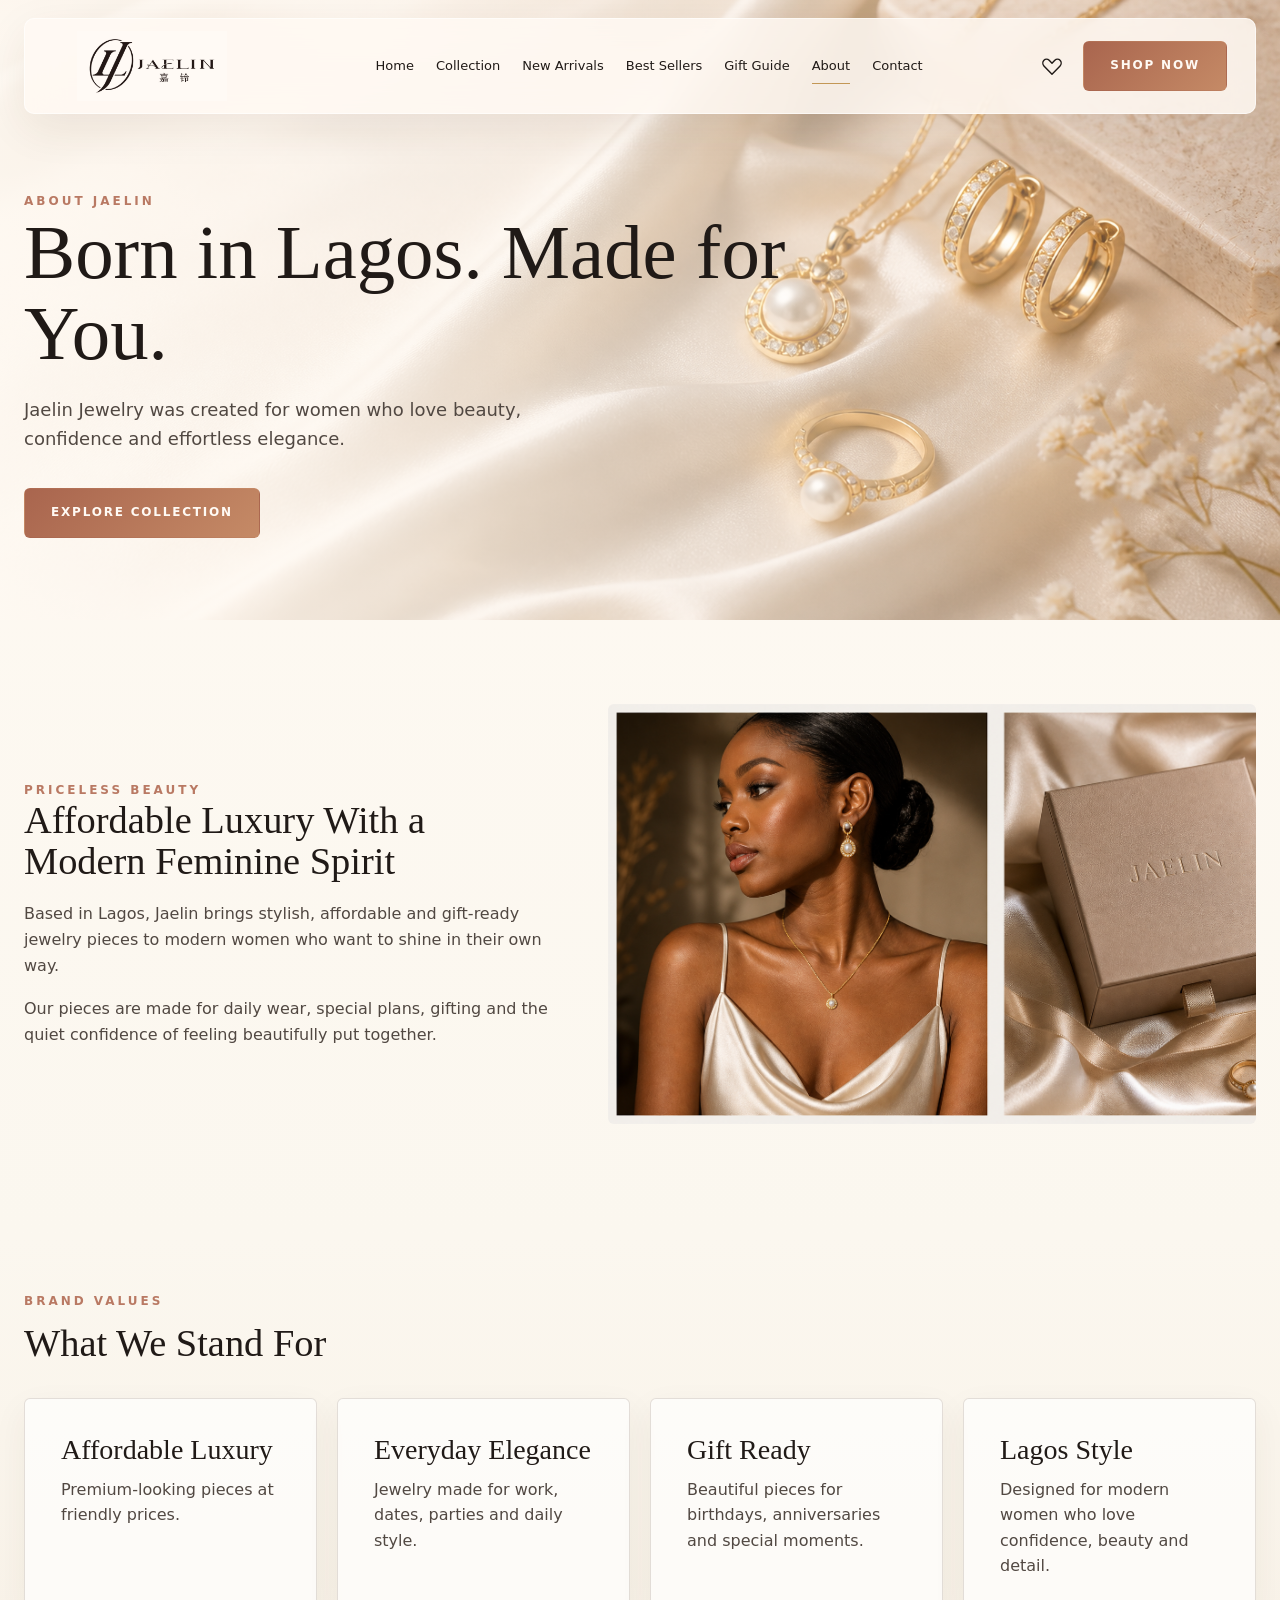
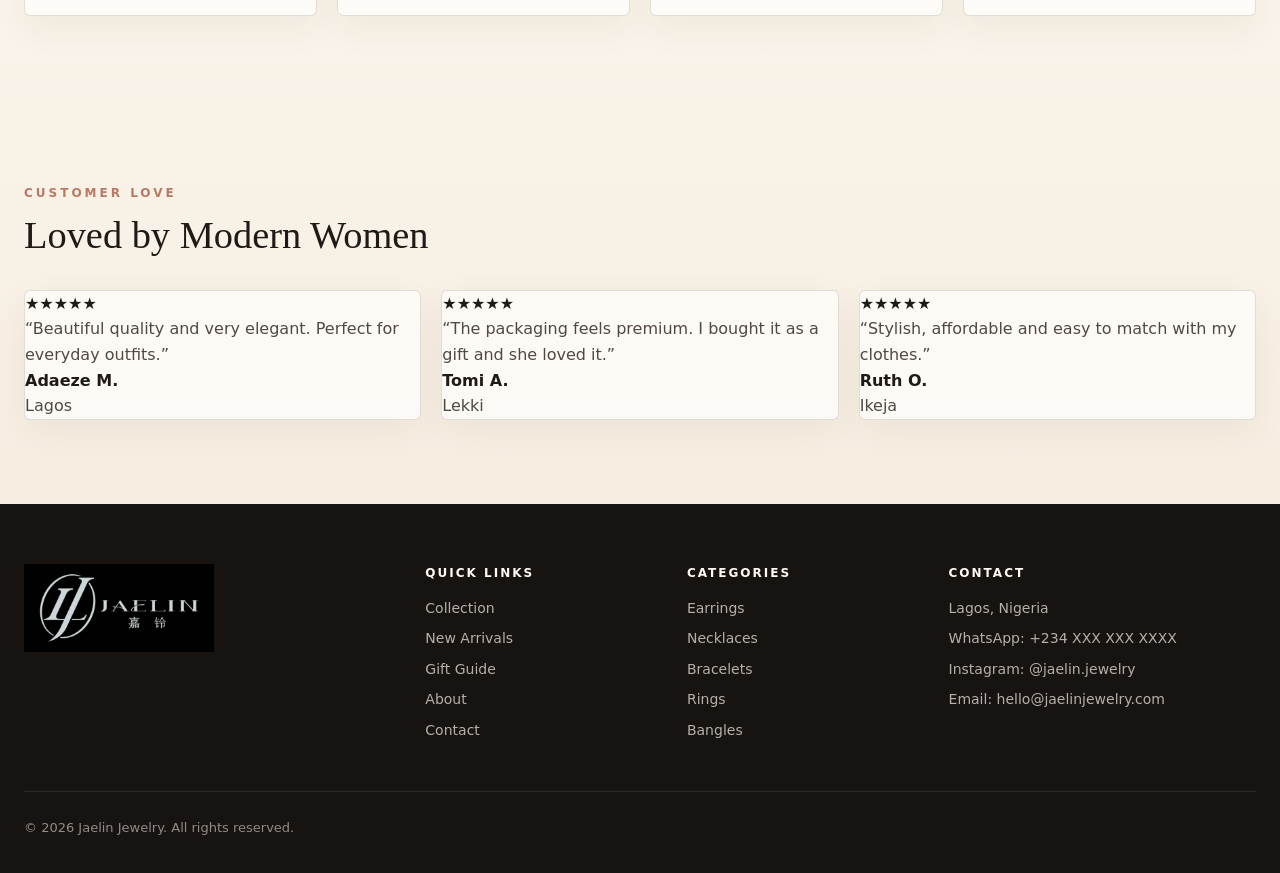
==== about.html @ 7a5c767e "Extract Jaelin Jewelry static site" ====
<!doctype html>
<html lang="en">
<head>
  <meta charset="utf-8">
  <meta name="viewport" content="width=device-width, initial-scale=1">
  <title>About | Jaelin Jewelry</title>
  <meta name="description" content="Learn about Jaelin Jewelry, a Lagos-based affordable luxury jewelry brand for modern women.">
  <link rel="stylesheet" href="site-pages.css">
</head>
<body>
  <header class="site-header"><div class="container"><div class="nav-shell"><a class="brand" href="index.html#home"><img src="assets/jaelin-logo.jpg" alt="Jaelin Jewelry logo"></a><nav class="desktop-nav"><a href="index.html#home">Home</a><a href="collection.html">Collection</a><a href="new-arrivals.html">New Arrivals</a><a href="collection.html#best-sellers">Best Sellers</a><a href="gift-guide.html">Gift Guide</a><a class="active" href="about.html">About</a><a href="contact.html">Contact</a></nav><div class="nav-actions"><button class="icon-btn" data-wishlist aria-label="Wishlist"><svg class="icon" viewBox="0 0 24 24"><path d="M20.8 5.8c-1.5-1.7-4.1-1.7-5.7 0L12 9l-3.1-3.2c-1.6-1.7-4.2-1.7-5.7 0-1.6 1.7-1.6 4.4 0 6.1L12 21l8.8-9.1c1.6-1.7 1.6-4.4 0-6.1z"></path></svg></button><a class="btn btn-primary" href="contact.html">Shop Now</a><button class="icon-btn hamburger" data-menu-toggle aria-label="Open menu"><svg class="icon" viewBox="0 0 24 24"><path d="M4 7h16M4 12h16M4 17h16"></path></svg></button></div></div></div></header>
  <nav class="mobile-menu" data-mobile-menu><a href="index.html#home">Home</a><a href="collection.html">Collection</a><a href="new-arrivals.html">New Arrivals</a><a href="gift-guide.html">Gift Guide</a><a href="about.html">About</a><a href="contact.html">Contact</a></nav>
  <main>
    <section class="page-hero"><div class="container"><div class="eyebrow">About Jaelin</div><h1>Born in Lagos. Made for You.</h1><p>Jaelin Jewelry was created for women who love beauty, confidence and effortless elegance.</p><a class="btn btn-primary" href="collection.html">Explore Collection</a></div></section>
    <section class="section"><div class="container"><div class="split"><div><div class="eyebrow">Priceless Beauty</div><h2>Affordable Luxury With a Modern Feminine Spirit</h2><p style="margin:20px 0 18px;">Based in Lagos, Jaelin brings stylish, affordable and gift-ready jewelry pieces to modern women who want to shine in their own way.</p><p>Our pieces are made for daily wear, special plans, gifting and the quiet confidence of feeling beautifully put together.</p></div><div class="story-media" style="background-position:left center;"></div></div></div></section>
    <section class="section"><div class="container"><div class="section-head"><div><div class="eyebrow">Brand Values</div><h2>What We Stand For</h2></div></div><div class="grid-4"><article class="panel"><h3>Affordable Luxury</h3><p>Premium-looking pieces at friendly prices.</p></article><article class="panel"><h3>Everyday Elegance</h3><p>Jewelry made for work, dates, parties and daily style.</p></article><article class="panel"><h3>Gift Ready</h3><p>Beautiful pieces for birthdays, anniversaries and special moments.</p></article><article class="panel"><h3>Lagos Style</h3><p>Designed for modern women who love confidence, beauty and detail.</p></article></div></div></section>
    <section class="section"><div class="container"><div class="section-head"><div><div class="eyebrow">Customer Love</div><h2>Loved by Modern Women</h2></div></div><div class="grid-3"><article class="quote"><strong>★★★★★</strong><p>“Beautiful quality and very elegant. Perfect for everyday outfits.”</p><strong>Adaeze M.</strong><p>Lagos</p></article><article class="quote"><strong>★★★★★</strong><p>“The packaging feels premium. I bought it as a gift and she loved it.”</p><strong>Tomi A.</strong><p>Lekki</p></article><article class="quote"><strong>★★★★★</strong><p>“Stylish, affordable and easy to match with my clothes.”</p><strong>Ruth O.</strong><p>Ikeja</p></article></div></div></section>
  </main>
  <footer class="site-footer"><div class="container"><div class="footer-grid"><div class="footer-logo"><img src="assets/jaelin-logo.jpg" alt="Jaelin Jewelry logo"></div><div class="footer-col"><h4>Quick Links</h4><a href="collection.html">Collection</a><a href="new-arrivals.html">New Arrivals</a><a href="gift-guide.html">Gift Guide</a><a href="about.html">About</a><a href="contact.html">Contact</a></div><div class="footer-col"><h4>Categories</h4><a href="collection.html#earrings">Earrings</a><a href="collection.html#necklaces">Necklaces</a><a href="collection.html#bracelets">Bracelets</a><a href="collection.html#rings">Rings</a><a href="collection.html#bangles">Bangles</a></div><div class="footer-col"><h4>Contact</h4><p>Lagos, Nigeria</p><p>WhatsApp: +234 XXX XXX XXXX</p><p>Instagram: @jaelin.jewelry</p><p>Email: hello@jaelinjewelry.com</p></div></div><div class="copyright">© 2026 Jaelin Jewelry. All rights reserved.</div></div></footer><div class="toast" data-toast>Added to wishlist</div><script src="site-pages.js"></script>
</body>
</html>
---- site-pages.css ----
:root {
  --ivory: #fbf7ef;
  --cream: #f4eadc;
  --champagne: #c39755;
  --rose: #b97963;
  --cocoa: #3b2b24;
  --espresso: #201a17;
  --clay: #a86650;
  --line: rgba(86, 61, 47, .16);
  --shadow: 0 22px 60px rgba(64, 42, 30, .13);
  --radius: 6px;
  --serif: Georgia, "Times New Roman", serif;
  --sans: Inter, ui-sans-serif, system-ui, -apple-system, BlinkMacSystemFont, "Segoe UI", sans-serif;
}

* { box-sizing: border-box; }
html { scroll-behavior: smooth; }
body {
  margin: 0;
  overflow-x: hidden;
  color: var(--espresso);
  background:
    radial-gradient(circle at 18% 4%, rgba(211, 180, 128, .18), transparent 26rem),
    linear-gradient(180deg, #fffaf3 0%, #fbf7ef 50%, #f5eadc 100%);
  font-family: var(--sans);
  line-height: 1.6;
}
img { display: block; max-width: 100%; }
a { color: inherit; text-decoration: none; }
button, input, textarea { font: inherit; }
button { cursor: pointer; }
.container { width: min(1240px, calc(100% - 48px)); margin: 0 auto; }
.eyebrow { color: var(--rose); font-size: 12px; letter-spacing: 3px; text-transform: uppercase; font-weight: 800; }
h1, h2, h3 { margin: 0; font-family: var(--serif); font-weight: 400; line-height: 1.06; letter-spacing: 0; }
h1 { font-size: clamp(48px, 6vw, 86px); max-width: 780px; }
h2 { font-size: clamp(34px, 3vw, 54px); }
h3 { font-size: 28px; }
p { margin: 0; color: #514842; }

.btn {
  display: inline-flex;
  align-items: center;
  justify-content: center;
  min-height: 50px;
  padding: 0 26px;
  border: 1px solid rgba(154, 91, 67, .34);
  border-radius: var(--radius);
  background: rgba(255, 252, 247, .72);
  color: var(--clay);
  font-size: 12px;
  font-weight: 800;
  letter-spacing: 1.8px;
  text-transform: uppercase;
  transition: transform .25s ease, border-color .25s ease, color .25s ease, background .25s ease;
}
.btn:hover { transform: translateY(-2px); border-color: rgba(195,151,85,.66); color: var(--espresso); }
.btn-primary { background: linear-gradient(135deg, #a9654e, #c58a66); color: #fffaf4; border-color: transparent; }

.site-header { position: fixed; z-index: 50; top: 18px; left: 0; width: 100%; }
.nav-shell {
  height: 96px;
  display: flex;
  align-items: center;
  gap: 24px;
  padding: 0 28px;
  border: 1px solid rgba(255,255,255,.58);
  border-radius: 10px;
  background: rgba(255, 250, 243, .84);
  backdrop-filter: blur(18px);
  box-shadow: 0 14px 45px rgba(71, 45, 31, .08);
}
.brand { width: 212px; flex: 0 0 auto; display: flex; align-items: center; }
.brand img { width: 198px; max-height: 70px; object-fit: contain; mix-blend-mode: multiply; }
.desktop-nav { flex: 1; display: flex; justify-content: center; gap: 22px; font-size: 13px; white-space: nowrap; }
.desktop-nav a { position: relative; padding: 10px 0; }
.desktop-nav a::after { content: ""; position: absolute; left: 0; bottom: 2px; width: 100%; height: 1px; transform: scaleX(0); transform-origin: right; background: var(--champagne); transition: transform .25s ease; }
.desktop-nav a:hover::after, .desktop-nav a.active::after { transform: scaleX(1); transform-origin: left; }
.nav-actions { display: flex; align-items: center; gap: 12px; }
.icon-btn { width: 38px; height: 38px; border: 0; border-radius: 999px; background: transparent; display: inline-grid; place-items: center; color: var(--espresso); }
.icon { width: 22px; height: 22px; stroke: currentColor; stroke-width: 1.55; fill: none; stroke-linecap: round; stroke-linejoin: round; }
.hamburger { display: none; }
.mobile-menu { display: none; position: fixed; z-index: 49; inset: 0 0 auto 0; padding: 126px 28px 28px; background: rgba(255,250,243,.96); backdrop-filter: blur(20px); transform: translateY(-105%); transition: transform .32s ease; box-shadow: var(--shadow); }
.mobile-menu.open { transform: translateY(0); }
.mobile-menu a { display: block; padding: 16px 0; border-bottom: 1px solid var(--line); }

.page-hero {
  min-height: 620px;
  display: grid;
  align-items: end;
  padding: 162px 0 82px;
  background-image:
    linear-gradient(90deg, rgba(255,250,243,.92), rgba(255,250,243,.64) 42%, rgba(255,250,243,.08)),
    url("assets/hero-jewelry.png");
  background-size: cover;
  background-position: center;
}
.page-hero p { max-width: 560px; margin: 22px 0 34px; font-size: 18px; }
.section { padding: 84px 0; }
.section-head { display: flex; justify-content: space-between; align-items: end; gap: 24px; margin-bottom: 34px; }
.section-head .eyebrow { margin-bottom: 12px; }
.grid-5 { display: grid; grid-template-columns: repeat(5, 1fr); gap: 12px; }
.grid-4 { display: grid; grid-template-columns: repeat(4, 1fr); gap: 20px; }
.grid-3 { display: grid; grid-template-columns: repeat(3, 1fr); gap: 20px; }
.split { display: grid; grid-template-columns: .9fr 1.1fr; gap: 54px; align-items: center; }

.category-card, .product-card, .panel, .quote {
  border: 1px solid var(--line);
  border-radius: var(--radius);
  background: rgba(255,255,255,.66);
  box-shadow: 0 12px 35px rgba(68,45,31,.06);
  overflow: hidden;
}
.category-card { min-height: 350px; transition: transform .25s ease, box-shadow .25s ease; }
.category-card:hover, .product-card:hover { transform: translateY(-6px); box-shadow: var(--shadow); }
.category-media { height: 250px; background-image: url("assets/category-sheet.png"); background-size: 500% 100%; background-repeat: no-repeat; }
.category-card .copy { padding: 22px; }
.category-card h3 { margin-bottom: 8px; }
.product-card { position: relative; transition: transform .25s ease, box-shadow .25s ease; }
.product-media { height: 310px; background-image: url("assets/product-sheet.png"); background-size: 400% 200%; background-repeat: no-repeat; }
.product-info { padding: 20px; }
.product-info h3 { font-family: var(--sans); font-size: 16px; font-weight: 700; margin-bottom: 4px; }
.price { margin: 8px 0 12px; font-weight: 800; color: var(--espresso); }
.badge { display: inline-flex; margin-bottom: 12px; padding: 6px 10px; border-radius: 4px; background: var(--clay); color: #fffaf4; font-size: 10px; font-weight: 800; letter-spacing: 1px; text-transform: uppercase; }
.card-actions { display: grid; grid-template-columns: 1fr 46px; gap: 10px; }
.heart { width: 46px; border: 1px solid var(--line); border-radius: var(--radius); background: #fffaf4; color: #766258; }
.heart.active { color: #b55952; background: #fff0eb; }

.panel { padding: 36px; }
.panel h3 { margin-bottom: 12px; }
.look-media, .story-media { min-height: 420px; background-size: cover; background-position: center; border-radius: var(--radius); }
.look-media { background-image: url("assets/lookbook-sheet.png"); }
.story-media { background-image: url("assets/story-sheet.png"); }
.gift-list { display: grid; gap: 14px; }
.gift-list .panel { padding: 26px; }
.contact-form { display: grid; gap: 16px; padding: 34px; border-radius: var(--radius); background: rgba(255,255,255,.7); border: 1px solid var(--line); box-shadow: var(--shadow); }
.field { display: grid; gap: 8px; }
.field label { font-size: 12px; letter-spacing: 1.4px; text-transform: uppercase; color: #7b675b; font-weight: 800; }
.field input, .field textarea { width: 100%; border: 1px solid var(--line); border-radius: var(--radius); background: #fffaf4; padding: 15px 16px; outline: 0; }
.field textarea { min-height: 128px; resize: vertical; }
.form-note { min-height: 24px; color: var(--clay); font-weight: 700; }

.site-footer { padding: 60px 0 34px; background: #171311; color: rgba(255,250,244,.78); }
.footer-grid { display: grid; grid-template-columns: 1.3fr .8fr .8fr 1.1fr; gap: 38px; padding-bottom: 42px; border-bottom: 1px solid rgba(255,255,255,.1); }
.footer-logo img { width: 190px; filter: invert(1); opacity: .92; }
.footer-col h4 { color: #fffaf4; margin: 0 0 14px; font-size: 12px; letter-spacing: 2px; text-transform: uppercase; }
.footer-col a, .footer-col p { display: block; margin: 8px 0; color: rgba(255,250,244,.68); font-size: 14px; }
.copyright { padding-top: 26px; font-size: 13px; color: rgba(255,250,244,.52); }
.toast { position: fixed; z-index: 100; left: 50%; bottom: 28px; transform: translate(-50%, 16px); opacity: 0; pointer-events: none; padding: 15px 20px; border-radius: 999px; background: rgba(32,26,23,.94); color: #fffaf4; box-shadow: var(--shadow); transition: opacity .25s ease, transform .25s ease; }
.toast.show { opacity: 1; transform: translate(-50%, 0); }

@media (max-width: 1040px) {
  .desktop-nav { display: none; }
  .hamburger, .mobile-menu { display: block; }
  .nav-shell { height: 82px; justify-content: space-between; }
  .brand img { width: 164px; max-height: 60px; }
  .nav-actions .icon-btn:not(.hamburger), .nav-actions .btn { display: none; }
  .grid-5, .grid-4 { grid-template-columns: repeat(2, 1fr); }
  .split, .footer-grid { grid-template-columns: 1fr; }
}

@media (max-width: 680px) {
  .container { width: min(100% - 32px, 540px); }
  .site-header { top: 12px; }
  .nav-shell { height: 74px; padding: 0 16px; }
  .brand img { width: 136px; max-height: 52px; }
  .page-hero { min-height: 560px; padding: 118px 0 58px; background-image: linear-gradient(180deg, rgba(255,250,243,.94), rgba(255,250,243,.78) 52%, rgba(255,250,243,.18)), url("assets/hero-jewelry.png"); background-position: 62% top; }
  .page-hero p { font-size: 16px; }
  .section { padding: 62px 0; }
  .section-head { flex-direction: column; align-items: start; }
  .grid-5, .grid-4, .grid-3 { grid-template-columns: 1fr; }
  .category-media, .product-media { height: 280px; }
  .look-media, .story-media { min-height: 340px; }
}
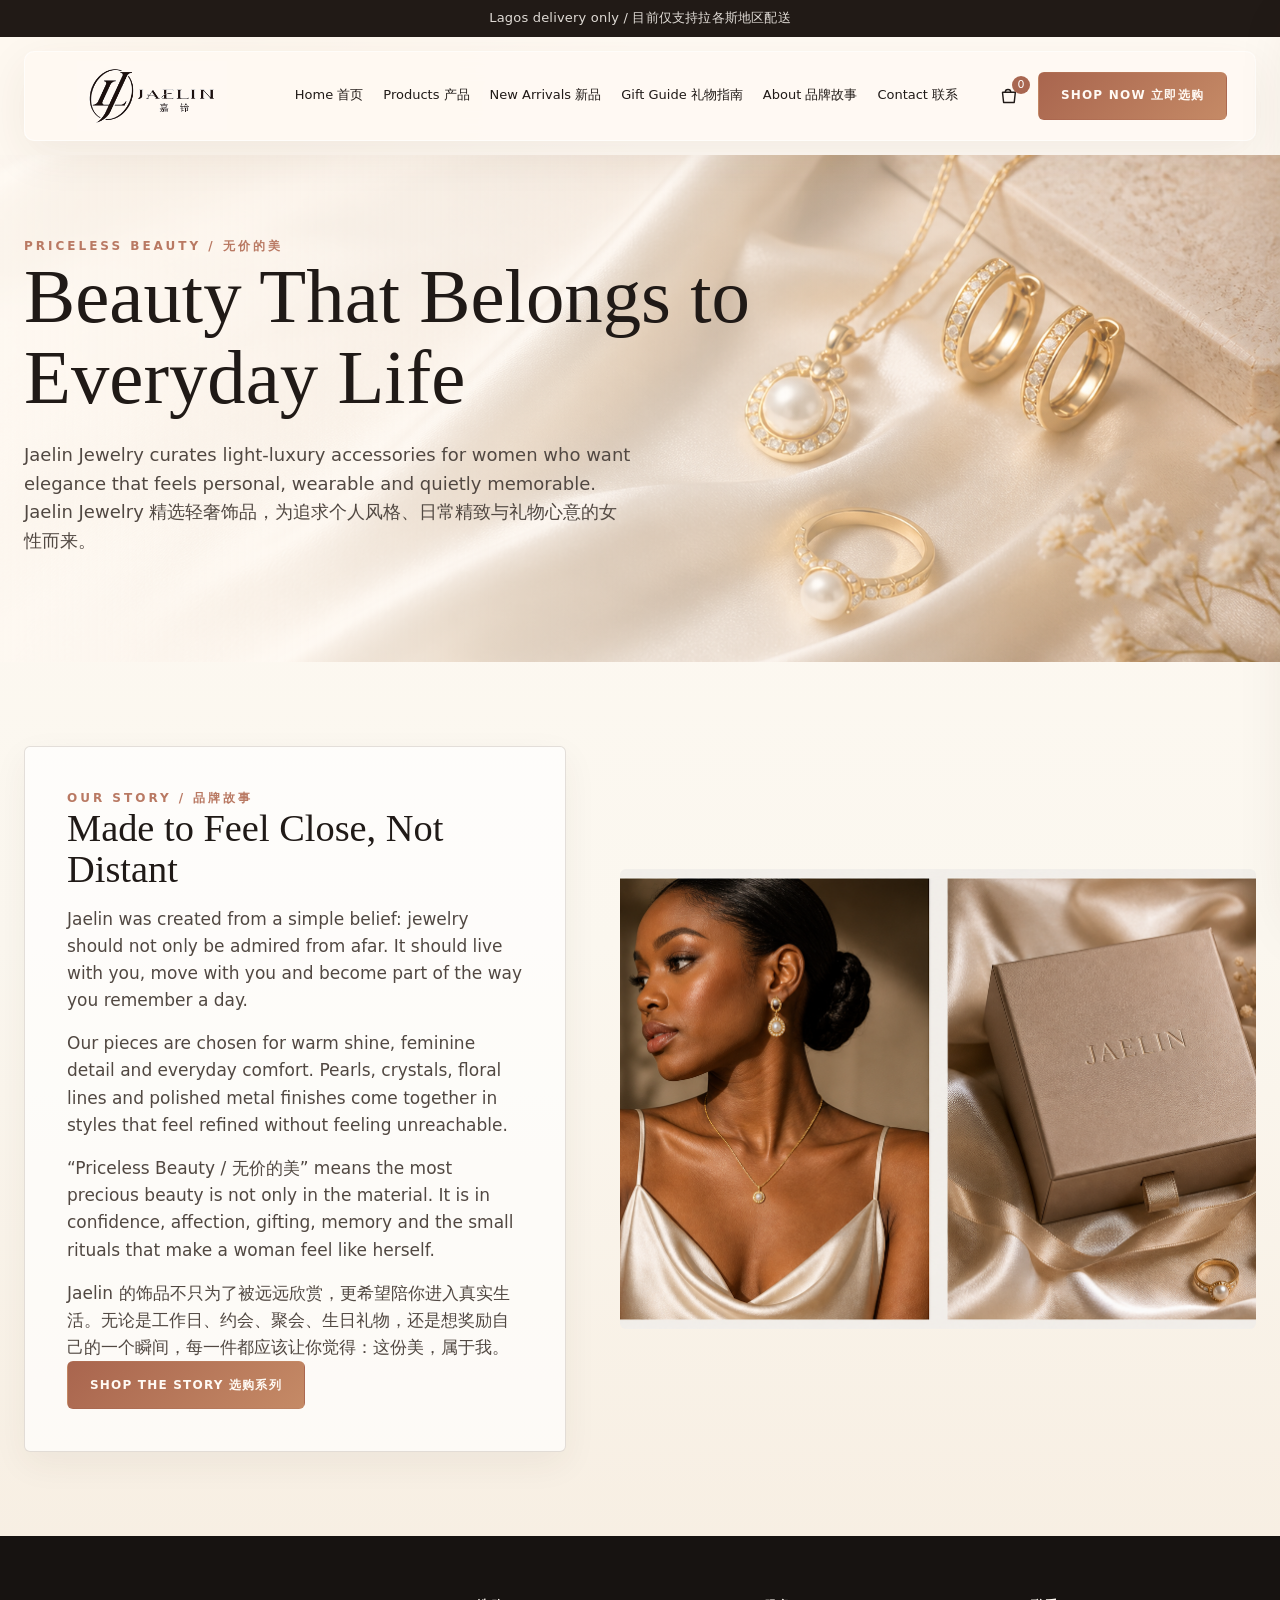
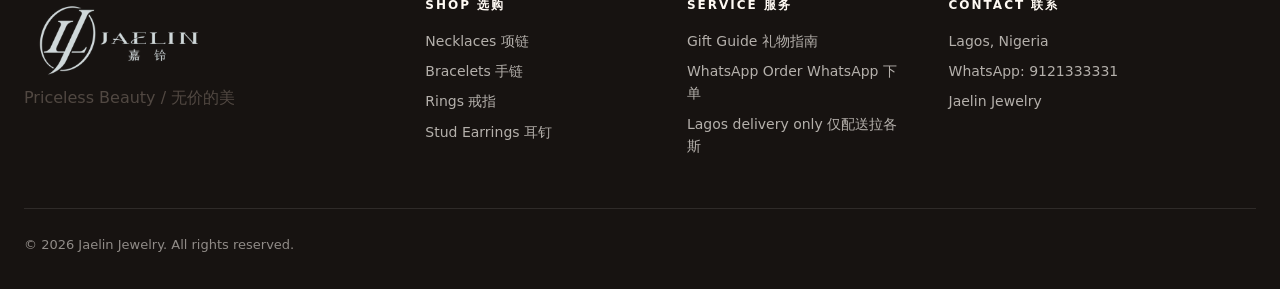
==== commit 7b1ad72e: "Extract Jaelin Jewelry static site" ====
--- a/about.html
+++ b/about.html
@@ -4,18 +4,34 @@
   <meta charset="utf-8">
   <meta name="viewport" content="width=device-width, initial-scale=1">
   <title>About | Jaelin Jewelry</title>
-  <meta name="description" content="Learn about Jaelin Jewelry, a Lagos-based affordable luxury jewelry brand for modern women.">
+  <meta name="description" content="The story of Jaelin Jewelry and Priceless Beauty.">
   <link rel="stylesheet" href="site-pages.css">
 </head>
 <body>
-  <header class="site-header"><div class="container"><div class="nav-shell"><a class="brand" href="index.html#home"><img src="assets/jaelin-logo.jpg" alt="Jaelin Jewelry logo"></a><nav class="desktop-nav"><a href="index.html#home">Home</a><a href="collection.html">Collection</a><a href="new-arrivals.html">New Arrivals</a><a href="collection.html#best-sellers">Best Sellers</a><a href="gift-guide.html">Gift Guide</a><a class="active" href="about.html">About</a><a href="contact.html">Contact</a></nav><div class="nav-actions"><button class="icon-btn" data-wishlist aria-label="Wishlist"><svg class="icon" viewBox="0 0 24 24"><path d="M20.8 5.8c-1.5-1.7-4.1-1.7-5.7 0L12 9l-3.1-3.2c-1.6-1.7-4.2-1.7-5.7 0-1.6 1.7-1.6 4.4 0 6.1L12 21l8.8-9.1c1.6-1.7 1.6-4.4 0-6.1z"></path></svg></button><a class="btn btn-primary" href="contact.html">Shop Now</a><button class="icon-btn hamburger" data-menu-toggle aria-label="Open menu"><svg class="icon" viewBox="0 0 24 24"><path d="M4 7h16M4 12h16M4 17h16"></path></svg></button></div></div></div></header>
-  <nav class="mobile-menu" data-mobile-menu><a href="index.html#home">Home</a><a href="collection.html">Collection</a><a href="new-arrivals.html">New Arrivals</a><a href="gift-guide.html">Gift Guide</a><a href="about.html">About</a><a href="contact.html">Contact</a></nav>
   <main>
-    <section class="page-hero"><div class="container"><div class="eyebrow">About Jaelin</div><h1>Born in Lagos. Made for You.</h1><p>Jaelin Jewelry was created for women who love beauty, confidence and effortless elegance.</p><a class="btn btn-primary" href="collection.html">Explore Collection</a></div></section>
-    <section class="section"><div class="container"><div class="split"><div><div class="eyebrow">Priceless Beauty</div><h2>Affordable Luxury With a Modern Feminine Spirit</h2><p style="margin:20px 0 18px;">Based in Lagos, Jaelin brings stylish, affordable and gift-ready jewelry pieces to modern women who want to shine in their own way.</p><p>Our pieces are made for daily wear, special plans, gifting and the quiet confidence of feeling beautifully put together.</p></div><div class="story-media" style="background-position:left center;"></div></div></div></section>
-    <section class="section"><div class="container"><div class="section-head"><div><div class="eyebrow">Brand Values</div><h2>What We Stand For</h2></div></div><div class="grid-4"><article class="panel"><h3>Affordable Luxury</h3><p>Premium-looking pieces at friendly prices.</p></article><article class="panel"><h3>Everyday Elegance</h3><p>Jewelry made for work, dates, parties and daily style.</p></article><article class="panel"><h3>Gift Ready</h3><p>Beautiful pieces for birthdays, anniversaries and special moments.</p></article><article class="panel"><h3>Lagos Style</h3><p>Designed for modern women who love confidence, beauty and detail.</p></article></div></div></section>
-    <section class="section"><div class="container"><div class="section-head"><div><div class="eyebrow">Customer Love</div><h2>Loved by Modern Women</h2></div></div><div class="grid-3"><article class="quote"><strong>★★★★★</strong><p>“Beautiful quality and very elegant. Perfect for everyday outfits.”</p><strong>Adaeze M.</strong><p>Lagos</p></article><article class="quote"><strong>★★★★★</strong><p>“The packaging feels premium. I bought it as a gift and she loved it.”</p><strong>Tomi A.</strong><p>Lekki</p></article><article class="quote"><strong>★★★★★</strong><p>“Stylish, affordable and easy to match with my clothes.”</p><strong>Ruth O.</strong><p>Ikeja</p></article></div></div></section>
+    <section class="page-hero">
+      <div class="container">
+        <div class="eyebrow">Priceless Beauty / 无价的美</div>
+        <h1>Beauty That Belongs to Everyday Life</h1>
+        <p>Jaelin Jewelry curates light-luxury accessories for women who want elegance that feels personal, wearable and quietly memorable.<br>Jaelin Jewelry 精选轻奢饰品，为追求个人风格、日常精致与礼物心意的女性而来。</p>
+      </div>
+    </section>
+    <section class="section">
+      <div class="container split">
+        <div class="story-panel">
+          <div class="eyebrow">Our Story / 品牌故事</div>
+          <h2>Made to Feel Close, Not Distant</h2>
+          <p>Jaelin was created from a simple belief: jewelry should not only be admired from afar. It should live with you, move with you and become part of the way you remember a day.</p>
+          <p>Our pieces are chosen for warm shine, feminine detail and everyday comfort. Pearls, crystals, floral lines and polished metal finishes come together in styles that feel refined without feeling unreachable.</p>
+          <p>“Priceless Beauty / 无价的美” means the most precious beauty is not only in the material. It is in confidence, affection, gifting, memory and the small rituals that make a woman feel like herself.</p>
+          <p>Jaelin 的饰品不只为了被远远欣赏，更希望陪你进入真实生活。无论是工作日、约会、聚会、生日礼物，还是想奖励自己的一个瞬间，每一件都应该让你觉得：这份美，属于我。</p>
+          <a class="btn btn-primary" href="collection.html">Shop the Story 选购系列</a>
+        </div>
+        <div class="story-media"></div>
+      </div>
+    </section>
   </main>
-  <footer class="site-footer"><div class="container"><div class="footer-grid"><div class="footer-logo"><img src="assets/jaelin-logo.jpg" alt="Jaelin Jewelry logo"></div><div class="footer-col"><h4>Quick Links</h4><a href="collection.html">Collection</a><a href="new-arrivals.html">New Arrivals</a><a href="gift-guide.html">Gift Guide</a><a href="about.html">About</a><a href="contact.html">Contact</a></div><div class="footer-col"><h4>Categories</h4><a href="collection.html#earrings">Earrings</a><a href="collection.html#necklaces">Necklaces</a><a href="collection.html#bracelets">Bracelets</a><a href="collection.html#rings">Rings</a><a href="collection.html#bangles">Bangles</a></div><div class="footer-col"><h4>Contact</h4><p>Lagos, Nigeria</p><p>WhatsApp: +234 XXX XXX XXXX</p><p>Instagram: @jaelin.jewelry</p><p>Email: hello@jaelinjewelry.com</p></div></div><div class="copyright">© 2026 Jaelin Jewelry. All rights reserved.</div></div></footer><div class="toast" data-toast>Added to wishlist</div><script src="site-pages.js"></script>
+  <script src="product-data.js"></script>
+  <script src="site-pages.js"></script>
 </body>
 </html>
--- a/site-pages.css
+++ b/site-pages.css
@@ -1,6 +1,7 @@
 :root {
   --ivory: #fbf7ef;
   --cream: #f4eadc;
+  --silk: #ead8c2;
   --champagne: #c39755;
   --rose: #b97963;
   --cocoa: #3b2b24;
@@ -32,7 +33,7 @@
 .container { width: min(1240px, calc(100% - 48px)); margin: 0 auto; }
 .eyebrow { color: var(--rose); font-size: 12px; letter-spacing: 3px; text-transform: uppercase; font-weight: 800; }
 h1, h2, h3 { margin: 0; font-family: var(--serif); font-weight: 400; line-height: 1.06; letter-spacing: 0; }
-h1 { font-size: clamp(48px, 6vw, 86px); max-width: 780px; }
+h1 { font-size: clamp(46px, 6vw, 92px); max-width: 780px; }
 h2 { font-size: clamp(34px, 3vw, 54px); }
 h3 { font-size: 28px; }
 p { margin: 0; color: #514842; }
@@ -41,24 +42,36 @@
   display: inline-flex;
   align-items: center;
   justify-content: center;
-  min-height: 50px;
-  padding: 0 26px;
+  min-height: 48px;
+  padding: 0 22px;
   border: 1px solid rgba(154, 91, 67, .34);
   border-radius: var(--radius);
   background: rgba(255, 252, 247, .72);
   color: var(--clay);
   font-size: 12px;
   font-weight: 800;
-  letter-spacing: 1.8px;
+  letter-spacing: 1.2px;
   text-transform: uppercase;
   transition: transform .25s ease, border-color .25s ease, color .25s ease, background .25s ease;
 }
 .btn:hover { transform: translateY(-2px); border-color: rgba(195,151,85,.66); color: var(--espresso); }
 .btn-primary { background: linear-gradient(135deg, #a9654e, #c58a66); color: #fffaf4; border-color: transparent; }
-
-.site-header { position: fixed; z-index: 50; top: 18px; left: 0; width: 100%; }
+.btn-dark { background: var(--espresso); color: #fffaf4; border-color: var(--espresso); }
+
+.delivery-bar {
+  position: relative;
+  z-index: 60;
+  padding: 8px 16px;
+  background: #211a16;
+  color: rgba(255,250,244,.86);
+  text-align: center;
+  font-size: 13px;
+  letter-spacing: .2px;
+}
+
+.site-header { position: sticky; z-index: 50; top: 0; padding: 14px 0; background: rgba(255,250,243,.72); backdrop-filter: blur(18px); }
 .nav-shell {
-  height: 96px;
+  min-height: 90px;
   display: flex;
   align-items: center;
   gap: 24px;
@@ -66,82 +79,130 @@
   border: 1px solid rgba(255,255,255,.58);
   border-radius: 10px;
   background: rgba(255, 250, 243, .84);
-  backdrop-filter: blur(18px);
   box-shadow: 0 14px 45px rgba(71, 45, 31, .08);
 }
 .brand { width: 212px; flex: 0 0 auto; display: flex; align-items: center; }
-.brand img { width: 198px; max-height: 70px; object-fit: contain; mix-blend-mode: multiply; }
-.desktop-nav { flex: 1; display: flex; justify-content: center; gap: 22px; font-size: 13px; white-space: nowrap; }
+.brand img {
+  width: 198px;
+  max-height: 70px;
+  object-fit: contain;
+  mix-blend-mode: darken;
+  filter: contrast(1.08);
+}
+.desktop-nav { flex: 1; display: flex; justify-content: center; gap: 20px; font-size: 13px; white-space: nowrap; }
 .desktop-nav a { position: relative; padding: 10px 0; }
 .desktop-nav a::after { content: ""; position: absolute; left: 0; bottom: 2px; width: 100%; height: 1px; transform: scaleX(0); transform-origin: right; background: var(--champagne); transition: transform .25s ease; }
 .desktop-nav a:hover::after, .desktop-nav a.active::after { transform: scaleX(1); transform-origin: left; }
-.nav-actions { display: flex; align-items: center; gap: 12px; }
-.icon-btn { width: 38px; height: 38px; border: 0; border-radius: 999px; background: transparent; display: inline-grid; place-items: center; color: var(--espresso); }
+.nav-actions { display: flex; align-items: center; gap: 10px; }
+.icon-btn { position: relative; width: 40px; height: 40px; border: 0; border-radius: 999px; background: transparent; display: inline-grid; place-items: center; color: var(--espresso); }
 .icon { width: 22px; height: 22px; stroke: currentColor; stroke-width: 1.55; fill: none; stroke-linecap: round; stroke-linejoin: round; }
+.count-badge { position: absolute; top: 0; right: -2px; min-width: 18px; height: 18px; padding: 0 5px; border-radius: 999px; background: var(--clay); color: #fff; font-size: 11px; line-height: 18px; }
 .hamburger { display: none; }
 .mobile-menu { display: none; position: fixed; z-index: 49; inset: 0 0 auto 0; padding: 126px 28px 28px; background: rgba(255,250,243,.96); backdrop-filter: blur(20px); transform: translateY(-105%); transition: transform .32s ease; box-shadow: var(--shadow); }
 .mobile-menu.open { transform: translateY(0); }
 .mobile-menu a { display: block; padding: 16px 0; border-bottom: 1px solid var(--line); }
 
-.page-hero {
-  min-height: 620px;
+.hero {
+  min-height: 720px;
   display: grid;
-  align-items: end;
-  padding: 162px 0 82px;
+  align-items: center;
   background-image:
-    linear-gradient(90deg, rgba(255,250,243,.92), rgba(255,250,243,.64) 42%, rgba(255,250,243,.08)),
+    linear-gradient(90deg, rgba(255,250,243,.9), rgba(255,250,243,.62) 42%, rgba(255,250,243,.12)),
     url("assets/hero-jewelry.png");
   background-size: cover;
   background-position: center;
 }
-.page-hero p { max-width: 560px; margin: 22px 0 34px; font-size: 18px; }
+.hero p, .page-hero p { max-width: 610px; margin: 22px 0 34px; font-size: 18px; }
+.hero-actions { display: flex; flex-wrap: wrap; gap: 14px; }
+.page-hero {
+  min-height: 500px;
+  display: grid;
+  align-items: end;
+  padding: 82px 0 72px;
+  background-image:
+    linear-gradient(90deg, rgba(255,250,243,.92), rgba(255,250,243,.64) 44%, rgba(255,250,243,.1)),
+    url("assets/hero-jewelry.png");
+  background-size: cover;
+  background-position: center;
+}
+
 .section { padding: 84px 0; }
+.section.tight { padding-top: 36px; }
 .section-head { display: flex; justify-content: space-between; align-items: end; gap: 24px; margin-bottom: 34px; }
 .section-head .eyebrow { margin-bottom: 12px; }
-.grid-5 { display: grid; grid-template-columns: repeat(5, 1fr); gap: 12px; }
+.muted { color: #6c5d54; max-width: 680px; }
 .grid-4 { display: grid; grid-template-columns: repeat(4, 1fr); gap: 20px; }
 .grid-3 { display: grid; grid-template-columns: repeat(3, 1fr); gap: 20px; }
-.split { display: grid; grid-template-columns: .9fr 1.1fr; gap: 54px; align-items: center; }
-
-.category-card, .product-card, .panel, .quote {
+.split { display: grid; grid-template-columns: .92fr 1.08fr; gap: 54px; align-items: center; }
+
+.category-tile, .product-card, .panel, .story-panel {
   border: 1px solid var(--line);
   border-radius: var(--radius);
   background: rgba(255,255,255,.66);
   box-shadow: 0 12px 35px rgba(68,45,31,.06);
   overflow: hidden;
 }
-.category-card { min-height: 350px; transition: transform .25s ease, box-shadow .25s ease; }
-.category-card:hover, .product-card:hover { transform: translateY(-6px); box-shadow: var(--shadow); }
-.category-media { height: 250px; background-image: url("assets/category-sheet.png"); background-size: 500% 100%; background-repeat: no-repeat; }
-.category-card .copy { padding: 22px; }
-.category-card h3 { margin-bottom: 8px; }
-.product-card { position: relative; transition: transform .25s ease, box-shadow .25s ease; }
-.product-media { height: 310px; background-image: url("assets/product-sheet.png"); background-size: 400% 200%; background-repeat: no-repeat; }
-.product-info { padding: 20px; }
-.product-info h3 { font-family: var(--sans); font-size: 16px; font-weight: 700; margin-bottom: 4px; }
-.price { margin: 8px 0 12px; font-weight: 800; color: var(--espresso); }
+.category-tile { min-height: 330px; position: relative; display: grid; align-items: end; isolation: isolate; }
+.category-tile::after { content: ""; position: absolute; inset: 0; background: linear-gradient(180deg, transparent 35%, rgba(32,26,23,.62)); z-index: -1; }
+.category-tile img { position: absolute; inset: 0; z-index: -2; width: 100%; height: 100%; object-fit: cover; }
+.category-tile .copy { padding: 24px; color: #fffaf4; }
+.category-tile p, .category-tile h3 { color: #fffaf4; }
+
+.filters { display: flex; flex-wrap: wrap; gap: 10px; margin-bottom: 28px; }
+.filter-btn { border: 1px solid var(--line); border-radius: 999px; padding: 10px 16px; background: rgba(255,255,255,.64); color: var(--cocoa); font-weight: 800; }
+.filter-btn.active { background: var(--espresso); color: #fffaf4; border-color: var(--espresso); }
+
+.product-card { transition: transform .25s ease, box-shadow .25s ease; }
+.product-card:hover { transform: translateY(-6px); box-shadow: var(--shadow); }
+.product-media { display: block; background: #efe2d2; }
+.product-media img { width: 100%; aspect-ratio: 1 / 1.08; object-fit: cover; }
+.product-info { padding: 18px; }
+.product-category { color: var(--rose); font-size: 12px; font-weight: 800; text-transform: uppercase; letter-spacing: 1.4px; margin-bottom: 8px; }
+.product-info h3 { font-family: var(--sans); font-size: 16px; font-weight: 800; margin-bottom: 8px; line-height: 1.35; }
+.product-info h3 span { display: block; font-weight: 600; color: #6a5a50; }
+.product-info p { font-size: 14px; }
+.price { margin: 10px 0 14px; font-weight: 900; color: var(--espresso); font-size: 17px; }
 .badge { display: inline-flex; margin-bottom: 12px; padding: 6px 10px; border-radius: 4px; background: var(--clay); color: #fffaf4; font-size: 10px; font-weight: 800; letter-spacing: 1px; text-transform: uppercase; }
 .card-actions { display: grid; grid-template-columns: 1fr 46px; gap: 10px; }
 .heart { width: 46px; border: 1px solid var(--line); border-radius: var(--radius); background: #fffaf4; color: #766258; }
 .heart.active { color: #b55952; background: #fff0eb; }
 
-.panel { padding: 36px; }
-.panel h3 { margin-bottom: 12px; }
-.look-media, .story-media { min-height: 420px; background-size: cover; background-position: center; border-radius: var(--radius); }
-.look-media { background-image: url("assets/lookbook-sheet.png"); }
-.story-media { background-image: url("assets/story-sheet.png"); }
-.gift-list { display: grid; gap: 14px; }
-.gift-list .panel { padding: 26px; }
+.story-panel { padding: 42px; }
+.story-panel p { margin-top: 16px; font-size: 17px; }
+.story-media { min-height: 460px; background: url("assets/story-sheet.png") center / cover; border-radius: var(--radius); }
+.feature-row { display: grid; grid-template-columns: repeat(4, 1fr); gap: 1px; border: 1px solid var(--line); background: var(--line); }
+.feature { padding: 28px; background: rgba(255,250,243,.78); text-align: center; }
+.feature strong { display: block; margin-bottom: 8px; letter-spacing: 1px; text-transform: uppercase; font-size: 12px; }
+
 .contact-form { display: grid; gap: 16px; padding: 34px; border-radius: var(--radius); background: rgba(255,255,255,.7); border: 1px solid var(--line); box-shadow: var(--shadow); }
 .field { display: grid; gap: 8px; }
 .field label { font-size: 12px; letter-spacing: 1.4px; text-transform: uppercase; color: #7b675b; font-weight: 800; }
 .field input, .field textarea { width: 100%; border: 1px solid var(--line); border-radius: var(--radius); background: #fffaf4; padding: 15px 16px; outline: 0; }
 .field textarea { min-height: 128px; resize: vertical; }
-.form-note { min-height: 24px; color: var(--clay); font-weight: 700; }
+
+.cart-drawer { position: fixed; z-index: 90; inset: 0; pointer-events: none; }
+.cart-drawer::before { content: ""; position: absolute; inset: 0; background: rgba(32,26,23,.36); opacity: 0; transition: opacity .25s ease; }
+.cart-drawer.open { pointer-events: auto; }
+.cart-drawer.open::before { opacity: 1; }
+.cart-panel { position: absolute; top: 0; right: 0; width: min(440px, 100%); height: 100%; display: flex; flex-direction: column; background: #fffaf3; box-shadow: var(--shadow); transform: translateX(105%); transition: transform .28s ease; }
+.cart-drawer.open .cart-panel { transform: translateX(0); }
+.cart-head, .cart-foot { padding: 22px; border-bottom: 1px solid var(--line); }
+.cart-foot { border-top: 1px solid var(--line); border-bottom: 0; margin-top: auto; }
+.cart-head { display: flex; justify-content: space-between; align-items: center; }
+.cart-head h3 { font-size: 28px; }
+.cart-items { padding: 18px; overflow: auto; display: grid; gap: 14px; }
+.cart-line { display: grid; grid-template-columns: 88px 1fr; gap: 14px; border: 1px solid var(--line); background: white; padding: 10px; border-radius: var(--radius); }
+.cart-line img { width: 88px; height: 98px; object-fit: cover; border-radius: 4px; }
+.cart-line h4 { margin: 0; font-size: 14px; }
+.cart-line p { font-size: 13px; }
+.qty { display: flex; flex-wrap: wrap; gap: 8px; margin-top: 8px; align-items: center; }
+.qty button { border: 1px solid var(--line); background: #fffaf4; border-radius: 4px; min-height: 30px; padding: 0 10px; }
+.cart-total { display: flex; justify-content: space-between; align-items: center; font-size: 18px; font-weight: 900; margin-bottom: 14px; }
+.cart-empty { text-align: center; padding: 40px 0; }
 
 .site-footer { padding: 60px 0 34px; background: #171311; color: rgba(255,250,244,.78); }
 .footer-grid { display: grid; grid-template-columns: 1.3fr .8fr .8fr 1.1fr; gap: 38px; padding-bottom: 42px; border-bottom: 1px solid rgba(255,255,255,.1); }
-.footer-logo img { width: 190px; filter: invert(1); opacity: .92; }
+.footer-logo img { width: 190px; filter: invert(1); opacity: .92; mix-blend-mode: screen; }
 .footer-col h4 { color: #fffaf4; margin: 0 0 14px; font-size: 12px; letter-spacing: 2px; text-transform: uppercase; }
 .footer-col a, .footer-col p { display: block; margin: 8px 0; color: rgba(255,250,244,.68); font-size: 14px; }
 .copyright { padding-top: 26px; font-size: 13px; color: rgba(255,250,244,.52); }
@@ -151,23 +212,26 @@
 @media (max-width: 1040px) {
   .desktop-nav { display: none; }
   .hamburger, .mobile-menu { display: block; }
-  .nav-shell { height: 82px; justify-content: space-between; }
+  .nav-shell { min-height: 78px; justify-content: space-between; }
   .brand img { width: 164px; max-height: 60px; }
-  .nav-actions .icon-btn:not(.hamburger), .nav-actions .btn { display: none; }
-  .grid-5, .grid-4 { grid-template-columns: repeat(2, 1fr); }
+  .nav-actions .btn { display: none; }
+  .grid-4, .feature-row { grid-template-columns: repeat(2, 1fr); }
   .split, .footer-grid { grid-template-columns: 1fr; }
 }
 
 @media (max-width: 680px) {
   .container { width: min(100% - 32px, 540px); }
-  .site-header { top: 12px; }
-  .nav-shell { height: 74px; padding: 0 16px; }
-  .brand img { width: 136px; max-height: 52px; }
-  .page-hero { min-height: 560px; padding: 118px 0 58px; background-image: linear-gradient(180deg, rgba(255,250,243,.94), rgba(255,250,243,.78) 52%, rgba(255,250,243,.18)), url("assets/hero-jewelry.png"); background-position: 62% top; }
-  .page-hero p { font-size: 16px; }
+  .delivery-bar { font-size: 12px; }
+  .site-header { padding: 10px 0; }
+  .nav-shell { min-height: 70px; padding: 0 14px; }
+  .brand { width: 150px; }
+  .brand img { width: 140px; max-height: 52px; }
+  .nav-actions .icon-btn:not(.hamburger):not([data-open-cart]) { display: none; }
+  .hero { min-height: 620px; background-image: linear-gradient(180deg, rgba(255,250,243,.95), rgba(255,250,243,.78) 52%, rgba(255,250,243,.18)), url("assets/hero-jewelry.png"); background-position: 62% top; }
+  .page-hero { min-height: 460px; padding: 62px 0 52px; background-position: 62% top; }
+  .hero p, .page-hero p { font-size: 16px; }
   .section { padding: 62px 0; }
   .section-head { flex-direction: column; align-items: start; }
-  .grid-5, .grid-4, .grid-3 { grid-template-columns: 1fr; }
-  .category-media, .product-media { height: 280px; }
-  .look-media, .story-media { min-height: 340px; }
-}
+  .grid-4, .grid-3, .feature-row { grid-template-columns: 1fr; }
+  .story-panel { padding: 28px; }
+}
